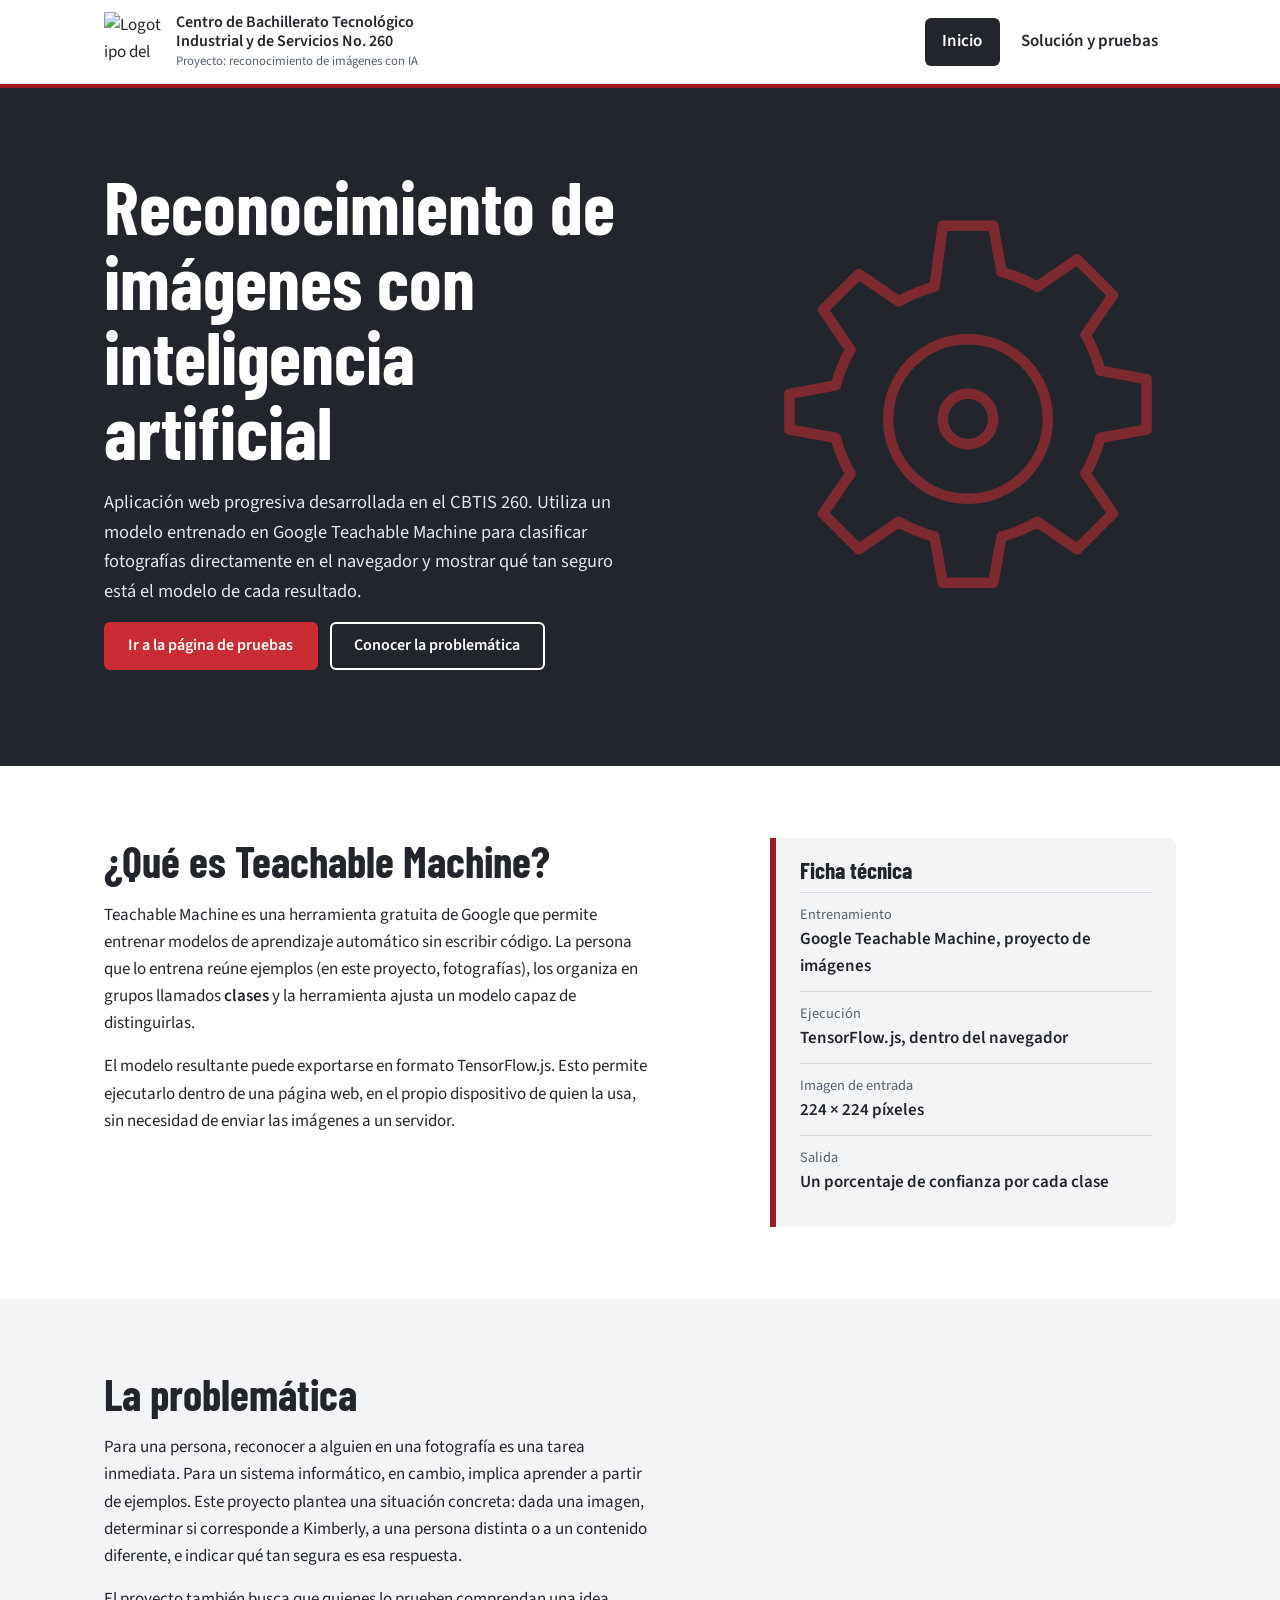
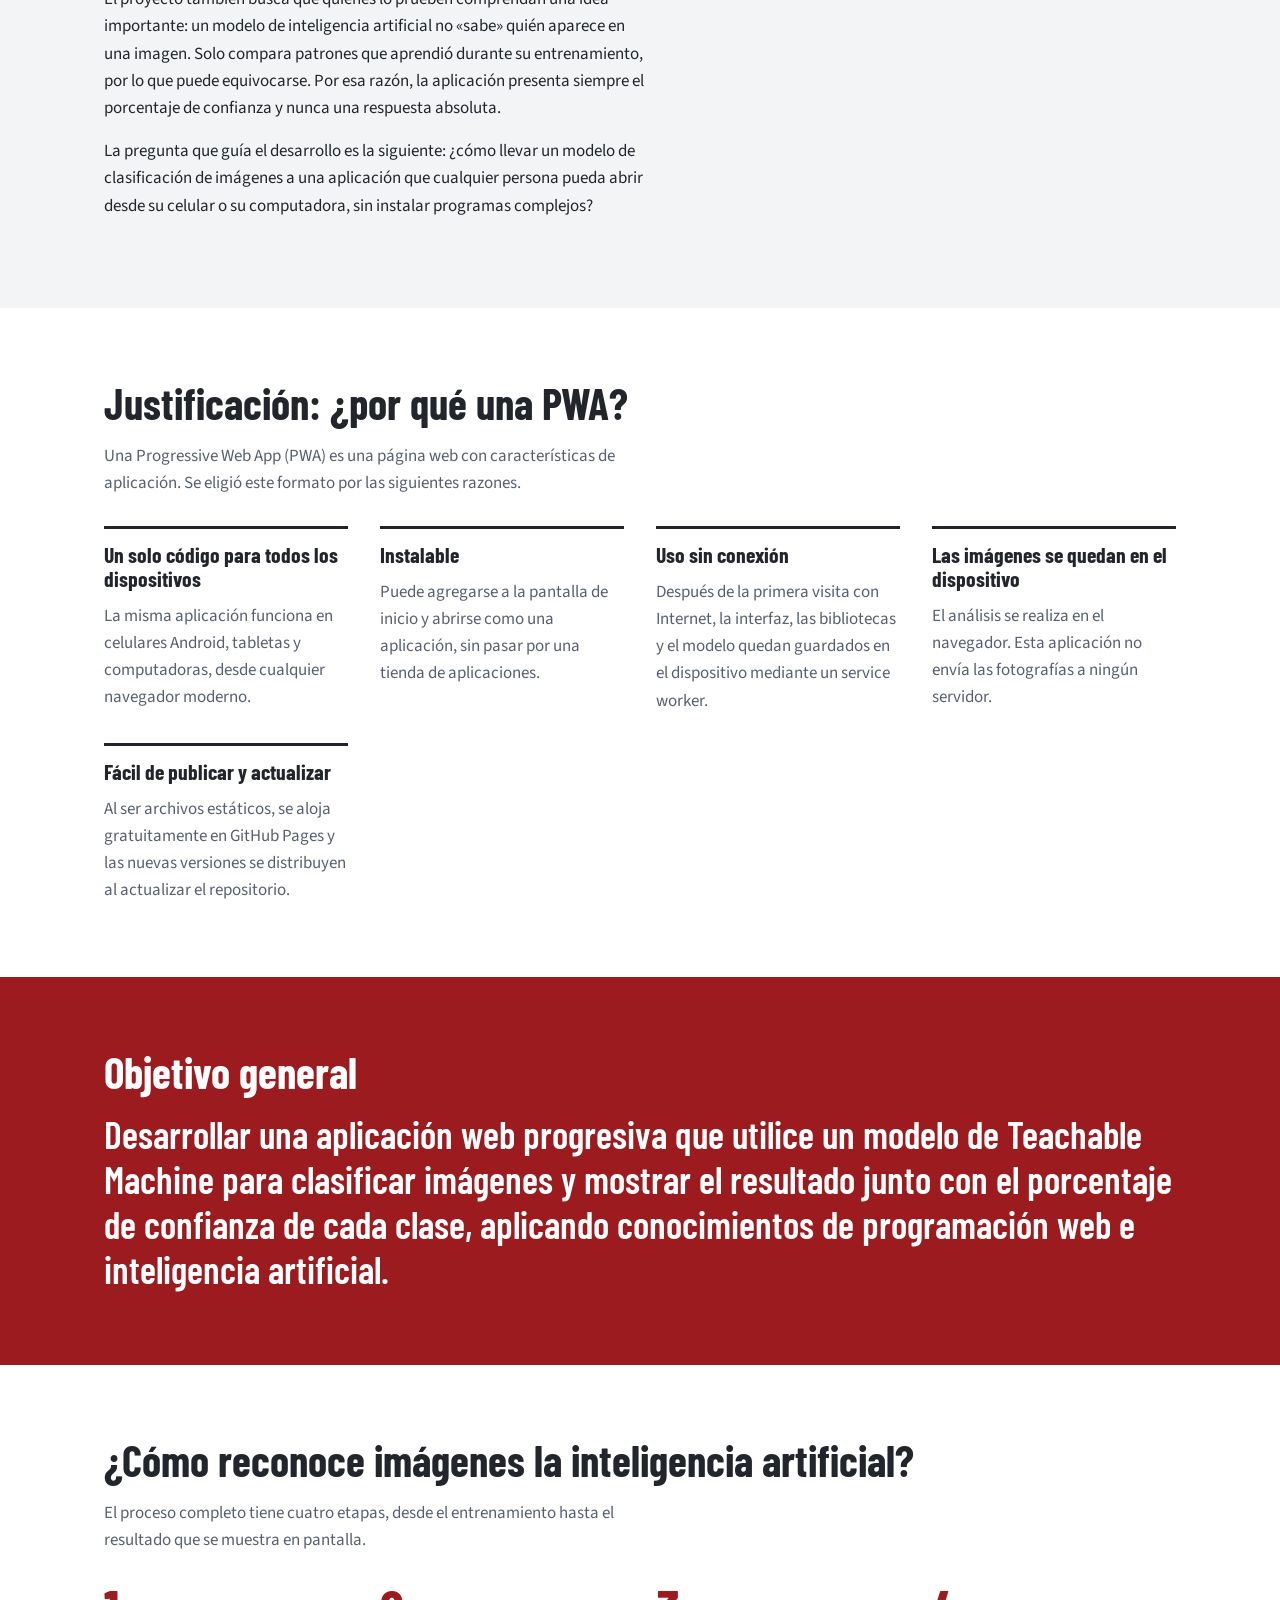
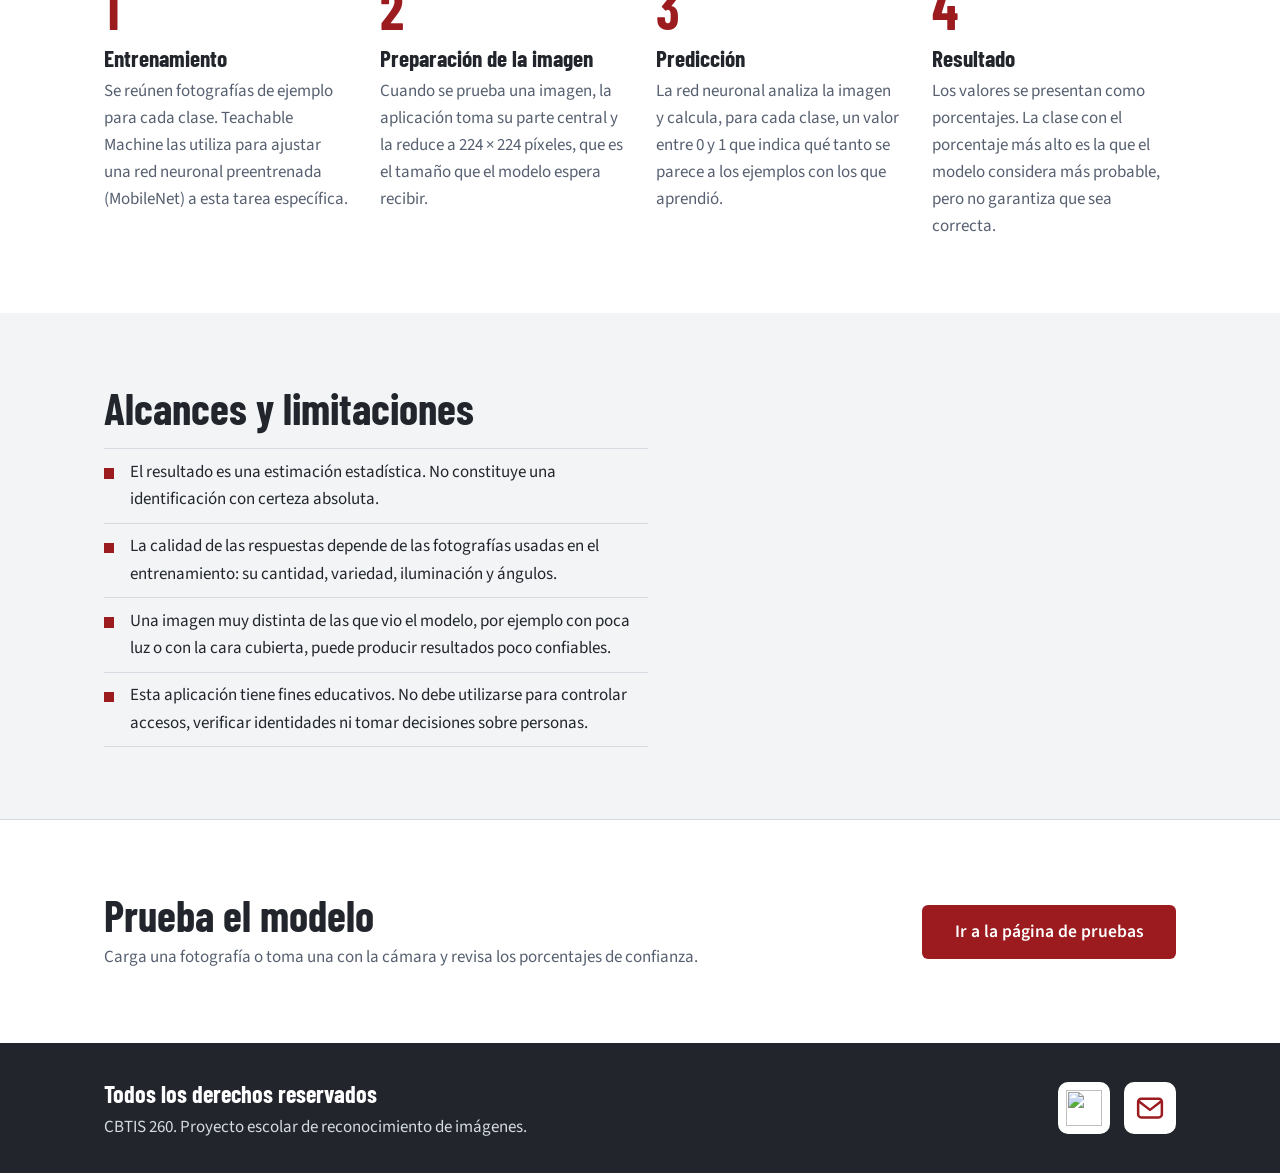
==== index.html @ 116a7d1b "actu" ====
<!DOCTYPE html>
<html lang="es">
<head>
  <meta charset="UTF-8">
  <meta name="viewport" content="width=device-width, initial-scale=1">
  <title>Inicio | Reconocimiento de imágenes · CBTIS 260</title>
  <meta name="description" content="Proyecto escolar del CBTIS 260: aplicación web progresiva (PWA) que clasifica imágenes con un modelo entrenado en Google Teachable Machine.">

  <!-- Configuración de la PWA (rutas relativas para funcionar en GitHub Pages) -->
  <link rel="manifest" href="manifest.json">
  <meta name="theme-color" content="#9b1b1f">
  <link rel="icon" type="image/png" sizes="32x32" href="imagenes/iconos-pwa/favicon-32.png">
  <link rel="apple-touch-icon" href="imagenes/iconos-pwa/apple-touch-icon.png">

  <!-- Fuentes autoalojadas (se precargan para evitar parpadeos de texto) -->
  <link rel="preload" href="fuentes/barlow-condensed-latin-700-normal.woff2" as="font" type="font/woff2" crossorigin>
  <link rel="preload" href="fuentes/source-sans-3-latin-400-normal.woff2" as="font" type="font/woff2" crossorigin>

  <link rel="stylesheet" href="css/estilos.css">
</head>
<body>
  <a class="salto-contenido" href="#contenido">Saltar al contenido</a>

  <!-- ============ ENCABEZADO Y NAVEGACIÓN ============ -->
  <header class="encabezado">
    <div class="contenedor encabezado__interior">
      <a class="marca" href="index.html" aria-label="CBTIS 260, ir al inicio">
        <img class="marca__logo" src="imagenes/logo-cbtis260.png" width="148" height="148" alt="Logotipo del CBTIS 260">
        <span class="marca__texto">
          <span class="marca__nombre">Centro de Bachillerato Tecnológico Industrial y de Servicios No. 260</span>
          <span class="marca__proyecto">Proyecto: reconocimiento de imágenes con IA</span>
        </span>
      </a>

      <nav class="navegacion" aria-label="Navegación principal">
        <ul>
          <li><a href="index.html" aria-current="page">Inicio</a></li>
          <li><a href="pruebas.html">Solución y pruebas</a></li>
        </ul>
      </nav>
    </div>
  </header>

  <!-- Aviso de nueva versión (lo muestra js/app.js cuando el service worker se actualiza) -->
  <div class="aviso-actualizacion" id="aviso-actualizacion" role="status" hidden>
    <p>Hay una nueva versión de la aplicación disponible.</p>
    <button type="button" class="boton boton--claro" id="boton-actualizar">Actualizar ahora</button>
  </div>

  <main id="contenido">

    <!-- ============ PRESENTACIÓN ============ -->
    <section class="portada" aria-labelledby="titulo-portada">
      <div class="contenedor portada__interior">
        <div class="portada__texto">
          <h1 id="titulo-portada">Reconocimiento de imágenes con inteligencia artificial</h1>
          <p class="portada__resumen">
            Aplicación web progresiva desarrollada en el CBTIS 260. Utiliza un modelo entrenado en
            Google Teachable Machine para clasificar fotografías directamente en el navegador y
            mostrar qué tan seguro está el modelo de cada resultado.
          </p>
          <div class="acciones">
            <a class="boton boton--primario" href="pruebas.html">Ir a la página de pruebas</a>
            <a class="boton boton--contorno-claro" href="#problematica">Conocer la problemática</a>
          </div>
        </div>

        <!-- Engranaje decorativo (SVG propio; no es el logotipo oficial) -->
        <svg class="portada__engranaje" viewBox="0 0 200 200" aria-hidden="true" focusable="false">
          <path fill="none" stroke="currentColor" stroke-width="5" stroke-linejoin="round"
            d="M88 8h24l4 22a72 72 0 0 1 17 7l19-13 17 17-13 19a72 72 0 0 1 7 17l22 4v24l-22 4a72 72 0 0 1-7 17l13 19-17 17-19-13a72 72 0 0 1-17 7l-4 22H88l-4-22a72 72 0 0 1-17-7l-19 13-17-17 13-19a72 72 0 0 1-7-17l-22-4V88l22-4a72 72 0 0 1 7-17L31 48l17-17 19 13a72 72 0 0 1 17-7z"/>
          <circle cx="100" cy="100" r="38" fill="none" stroke="currentColor" stroke-width="5"/>
          <circle cx="100" cy="100" r="12" fill="none" stroke="currentColor" stroke-width="5"/>
        </svg>
      </div>
    </section>

    <!-- ============ QUÉ ES TEACHABLE MACHINE ============ -->
    <section class="seccion" aria-labelledby="titulo-tm">
      <div class="contenedor dos-columnas">
        <div class="texto-largo">
          <h2 id="titulo-tm">¿Qué es Teachable Machine?</h2>
          <p>
            Teachable Machine es una herramienta gratuita de Google que permite entrenar modelos de
            aprendizaje automático sin escribir código. La persona que lo entrena reúne ejemplos
            (en este proyecto, fotografías), los organiza en grupos llamados <strong>clases</strong>
            y la herramienta ajusta un modelo capaz de distinguirlas.
          </p>
          <p>
            El modelo resultante puede exportarse en formato TensorFlow.js. Esto permite ejecutarlo
            dentro de una página web, en el propio dispositivo de quien la usa, sin necesidad de
            enviar las imágenes a un servidor.
          </p>
        </div>

        <aside class="ficha" aria-label="Ficha técnica del proyecto">
          <h3>Ficha técnica</h3>
          <dl>
            <div><dt>Entrenamiento</dt><dd>Google Teachable Machine, proyecto de imágenes</dd></div>
            <div><dt>Ejecución</dt><dd>TensorFlow.js, dentro del navegador</dd></div>
            <div><dt>Imagen de entrada</dt><dd>224 × 224 píxeles</dd></div>
            <div><dt>Salida</dt><dd>Un porcentaje de confianza por cada clase</dd></div>
          </dl>
        </aside>
      </div>
    </section>

    <!-- ============ PROBLEMÁTICA ============ -->
    <section class="seccion seccion--tenue" id="problematica" aria-labelledby="titulo-problematica">
      <div class="contenedor texto-largo">
        <h2 id="titulo-problematica">La problemática</h2>
        <p>
          Para una persona, reconocer a alguien en una fotografía es una tarea inmediata. Para un
          sistema informático, en cambio, implica aprender a partir de ejemplos. Este proyecto plantea
          una situación concreta: dada una imagen, determinar si corresponde a Kimberly, a una
          persona distinta o a un contenido diferente, e indicar qué tan segura es esa respuesta.
        </p>
        <p>
          El proyecto también busca que quienes lo prueben comprendan una idea importante: un modelo
          de inteligencia artificial no «sabe» quién aparece en una imagen. Solo compara patrones que
          aprendió durante su entrenamiento, por lo que puede equivocarse. Por esa razón, la aplicación
          presenta siempre el porcentaje de confianza y nunca una respuesta absoluta.
        </p>
        <p>
          La pregunta que guía el desarrollo es la siguiente: ¿cómo llevar un modelo de clasificación de
          imágenes a una aplicación que cualquier persona pueda abrir desde su celular o su computadora,
          sin instalar programas complejos?
        </p>
      </div>
    </section>

    <!-- ============ JUSTIFICACIÓN DE LA PWA ============ -->
    <section class="seccion" aria-labelledby="titulo-justificacion">
      <div class="contenedor">
        <h2 id="titulo-justificacion">Justificación: ¿por qué una PWA?</h2>
        <p class="introduccion">
          Una Progressive Web App (PWA) es una página web con características de aplicación. Se eligió
          este formato por las siguientes razones.
        </p>

        <div class="rejilla-razones">
          <article class="razon">
            <h3>Un solo código para todos los dispositivos</h3>
            <p>La misma aplicación funciona en celulares Android, tabletas y computadoras, desde cualquier navegador moderno.</p>
          </article>
          <article class="razon">
            <h3>Instalable</h3>
            <p>Puede agregarse a la pantalla de inicio y abrirse como una aplicación, sin pasar por una tienda de aplicaciones.</p>
          </article>
          <article class="razon">
            <h3>Uso sin conexión</h3>
            <p>Después de la primera visita con Internet, la interfaz, las bibliotecas y el modelo quedan guardados en el dispositivo mediante un service worker.</p>
          </article>
          <article class="razon">
            <h3>Las imágenes se quedan en el dispositivo</h3>
            <p>El análisis se realiza en el navegador. Esta aplicación no envía las fotografías a ningún servidor.</p>
          </article>
          <article class="razon">
            <h3>Fácil de publicar y actualizar</h3>
            <p>Al ser archivos estáticos, se aloja gratuitamente en GitHub Pages y las nuevas versiones se distribuyen al actualizar el repositorio.</p>
          </article>
        </div>
      </div>
    </section>

    <!-- ============ OBJETIVO GENERAL ============ -->
    <section class="seccion seccion--oscura" aria-labelledby="titulo-objetivo">
      <div class="contenedor texto-largo">
        <h2 id="titulo-objetivo">Objetivo general</h2>
        <p class="objetivo">
          Desarrollar una aplicación web progresiva que utilice un modelo de Teachable Machine para
          clasificar imágenes y mostrar el resultado junto con el porcentaje de confianza de cada clase,
          aplicando conocimientos de programación web e inteligencia artificial.
        </p>
      </div>
    </section>

    <!-- ============ CÓMO FUNCIONA ============ -->
    <section class="seccion" aria-labelledby="titulo-funcionamiento">
      <div class="contenedor">
        <h2 id="titulo-funcionamiento">¿Cómo reconoce imágenes la inteligencia artificial?</h2>
        <p class="introduccion">El proceso completo tiene cuatro etapas, desde el entrenamiento hasta el resultado que se muestra en pantalla.</p>

        <ol class="pasos">
          <li>
            <h3>Entrenamiento</h3>
            <p>Se reúnen fotografías de ejemplo para cada clase. Teachable Machine las utiliza para ajustar una red neuronal preentrenada (MobileNet) a esta tarea específica.</p>
          </li>
          <li>
            <h3>Preparación de la imagen</h3>
            <p>Cuando se prueba una imagen, la aplicación toma su parte central y la reduce a 224 × 224 píxeles, que es el tamaño que el modelo espera recibir.</p>
          </li>
          <li>
            <h3>Predicción</h3>
            <p>La red neuronal analiza la imagen y calcula, para cada clase, un valor entre 0 y 1 que indica qué tanto se parece a los ejemplos con los que aprendió.</p>
          </li>
          <li>
            <h3>Resultado</h3>
            <p>Los valores se presentan como porcentajes. La clase con el porcentaje más alto es la que el modelo considera más probable, pero no garantiza que sea correcta.</p>
          </li>
        </ol>
      </div>
    </section>

    <!-- ============ ALCANCES Y LIMITACIONES ============ -->
    <section class="seccion seccion--tenue" aria-labelledby="titulo-limites">
      <div class="contenedor texto-largo">
        <h2 id="titulo-limites">Alcances y limitaciones</h2>
        <ul class="lista-limites">
          <li>El resultado es una estimación estadística. No constituye una identificación con certeza absoluta.</li>
          <li>La calidad de las respuestas depende de las fotografías usadas en el entrenamiento: su cantidad, variedad, iluminación y ángulos.</li>
          <li>Una imagen muy distinta de las que vio el modelo, por ejemplo con poca luz o con la cara cubierta, puede producir resultados poco confiables.</li>
          <li>Esta aplicación tiene fines educativos. No debe utilizarse para controlar accesos, verificar identidades ni tomar decisiones sobre personas.</li>
        </ul>
      </div>
    </section>

    <!-- ============ LLAMADA A LA ACCIÓN ============ -->
    <section class="seccion llamada" aria-labelledby="titulo-llamada">
      <div class="contenedor llamada__interior">
        <div>
          <h2 id="titulo-llamada">Prueba el modelo</h2>
          <p>Carga una fotografía o toma una con la cámara y revisa los porcentajes de confianza.</p>
        </div>
        <a class="boton boton--primario boton--grande" href="pruebas.html">Ir a la página de pruebas</a>
      </div>
    </section>
  </main>

  <!-- ============ PIE DE PÁGINA ============ -->
  <footer class="pie">
    <div class="contenedor pie__interior">
      <div class="pie__texto">
        <p class="pie__derechos">Todos los derechos reservados</p>
        <p>CBTIS 260. Proyecto escolar de reconocimiento de imágenes.</p>
      </div>

      <ul class="pie__enlaces" aria-label="Contacto y redes sociales">
        <li>
          <a class="icono-enlace" href="https://www.instagram.com/kim_gvglz/" target="_blank" rel="noopener noreferrer"
             aria-label="Instagram de kim_gvglz (se abre en una pestaña nueva)" title="Instagram">
            <img src="imagenes/icono-instagram.png" width="130" height="130" alt="">
          </a>
        </li>
        <li>
          <a class="icono-enlace" href="mailto:velezgonzalezkinberly@gmail.com"
             aria-label="Enviar un correo a velezgonzalezkinberly@gmail.com" title="Correo electrónico">
            <svg viewBox="0 0 24 24" aria-hidden="true" focusable="false">
              <rect x="2.5" y="4.5" width="19" height="15" rx="2.5" fill="none" stroke="currentColor" stroke-width="2"/>
              <path d="M3.5 7l8.5 6.5L20.5 7" fill="none" stroke="currentColor" stroke-width="2" stroke-linecap="round" stroke-linejoin="round"/>
            </svg>
          </a>
        </li>
      </ul>
    </div>
  </footer>

  <script src="js/app.js" defer></script>
</body>
</html>
---- css/estilos.css ----
/* =========================================================================
   estilos.css — PWA de reconocimiento de imágenes · CBTIS 260

   Contenido:
     1. Fuentes autoalojadas y variables de diseño
     2. Base y utilidades
     3. Botones
     4. Encabezado, navegación y aviso de actualización
     5. Portada
     6. Secciones de contenido (inicio)
     7. Página de pruebas: estado del modelo, mensajes, panel, resultados
     8. Pie de página
     9. Preferencias de movimiento reducido

   Diseño: móvil primero. Los saltos a pantallas grandes están en
   @media (min-width: …). Paleta tomada del rojo del logotipo del plantel.
   ========================================================================= */


/* ==========================================================================
   1. FUENTES Y VARIABLES
   Las fuentes están en /fuentes (licencia SIL OFL) para que funcionen sin
   conexión. Barlow Condensed se usa en títulos; Source Sans 3 en el texto.
   ========================================================================== */
@font-face {
  font-family: "Barlow Condensed";
  font-style: normal;
  font-weight: 600;
  font-display: swap;
  src: url("../fuentes/barlow-condensed-latin-600-normal.woff2") format("woff2");
}
@font-face {
  font-family: "Barlow Condensed";
  font-style: normal;
  font-weight: 700;
  font-display: swap;
  src: url("../fuentes/barlow-condensed-latin-700-normal.woff2") format("woff2");
}
@font-face {
  font-family: "Source Sans 3";
  font-style: normal;
  font-weight: 400;
  font-display: swap;
  src: url("../fuentes/source-sans-3-latin-400-normal.woff2") format("woff2");
}
@font-face {
  font-family: "Source Sans 3";
  font-style: normal;
  font-weight: 600;
  font-display: swap;
  src: url("../fuentes/source-sans-3-latin-600-normal.woff2") format("woff2");
}

:root {
  /* Color */
  --rojo: #9b1b1f;            /* rojo del logotipo: acciones principales */
  --rojo-intenso: #7d1418;    /* estado :hover */
  --rojo-sobre-oscuro: #c92d33;
  --grafito: #22262c;         /* texto principal y bandas oscuras */
  --grafito-claro: #323841;
  --acero: #566070;           /* texto secundario */
  --linea: #d5dae0;
  --papel: #f2f4f6;           /* fondo de secciones alternas */
  --blanco: #ffffff;
  --foco: #0b57d0;

  /* Mensajes */
  --error-fondo: #fdecea;  --error-borde: #b3261e;  --error-texto: #5f1410;
  --aviso-fondo: #fff3d6;  --aviso-borde: #c78a00;  --aviso-texto: #5b3b00;
  --info-fondo:  #e8eef7;  --info-borde:  #2a5fa8;  --info-texto:  #17335c;
  --ok-fondo:    #e4f3ea;  --ok-borde:    #1b7a3d;  --ok-texto:    #124d27;

  /* Tipografía */
  --fuente-titulos: "Barlow Condensed", "Arial Narrow", "Roboto Condensed", sans-serif;
  --fuente-texto: "Source Sans 3", system-ui, -apple-system, "Segoe UI", Roboto, Arial, sans-serif;
  --fuente-codigo: ui-monospace, "SFMono-Regular", Consolas, "Liberation Mono", monospace;

  /* Espaciado y forma */
  --ancho-max: 1120px;
  --radio: 8px;
}


/* ==========================================================================
   2. BASE Y UTILIDADES
   ========================================================================== */
*,
*::before,
*::after {
  box-sizing: border-box;
}

html {
  -webkit-text-size-adjust: 100%;
  text-size-adjust: 100%;
  scroll-behavior: smooth;
}

body {
  margin: 0;
  font-family: var(--fuente-texto);
  font-size: 1.0625rem;           /* 17 px */
  line-height: 1.6;
  color: var(--grafito);
  background: var(--blanco);
  overflow-wrap: break-word;      /* evita desbordamiento horizontal por textos largos */
}

img,
video,
canvas,
svg {
  max-width: 100%;
}

img {
  height: auto;
}

/* El atributo hidden debe ganar siempre a cualquier regla display */
[hidden] {
  display: none !important;
}

h1, h2, h3 {
  font-family: var(--fuente-titulos);
  font-weight: 700;
  line-height: 1.1;
  margin: 0 0 0.75rem;
}

h2 {
  font-size: clamp(1.9rem, 4.2vw, 2.7rem);
  margin-bottom: 1rem;
}

h3 {
  font-size: 1.45rem;
}

p {
  margin: 0 0 1rem;
}

a {
  color: var(--rojo);
}

code {
  font-family: var(--fuente-codigo);
  font-size: 0.9em;
  background: #e6eaee;
  padding: 0.1em 0.35em;
  border-radius: 4px;
  overflow-wrap: anywhere;
}

:focus-visible {
  outline: 3px solid var(--foco);
  outline-offset: 3px;
}

.contenedor {
  width: 100%;
  max-width: var(--ancho-max);
  margin-inline: auto;
  padding-inline: clamp(1rem, 4vw, 1.5rem);
}

.texto-largo {
  max-width: 68ch;
}

/* Cuando .texto-largo comparte elemento con .contenedor, el contenedor conserva
   su ancho completo (para alinear con el resto de títulos) y el límite de
   líneas largas se aplica a cada hijo. */
.contenedor.texto-largo {
  max-width: var(--ancho-max);
}
.contenedor.texto-largo > * {
  max-width: 68ch;
}
.contenedor.texto-largo > .objetivo {
  max-width: 30em;
}

.introduccion {
  max-width: 68ch;
  color: var(--acero);
  margin-bottom: 1.75rem;
}

.salto-contenido {
  position: absolute;
  left: -9999px;
  top: 0.5rem;
  z-index: 100;
  padding: 0.6rem 1rem;
  background: var(--blanco);
  color: var(--grafito);
  font-weight: 600;
  border-radius: var(--radio);
}
.salto-contenido:focus {
  left: 0.5rem;
}

.seccion {
  padding-block: clamp(2.5rem, 6vw, 4.5rem);
}
.seccion--tenue {
  background: var(--papel);
}
.seccion--oscura {
  background: var(--rojo);
  color: var(--blanco);
}
.seccion--oscura :focus-visible {
  outline-color: var(--blanco);
}

.dos-columnas {
  display: grid;
  gap: 2rem;
}


/* ==========================================================================
   3. BOTONES
   Altura mínima de 48 px para que sean cómodos de tocar en el celular.
   ========================================================================== */
.boton {
  display: inline-flex;
  align-items: center;
  justify-content: center;
  min-height: 48px;
  padding: 0.65rem 1.4rem;
  border: 2px solid transparent;
  border-radius: 6px;
  font-family: var(--fuente-texto);
  font-size: 1rem;
  font-weight: 600;
  line-height: 1.2;
  text-align: center;
  text-decoration: none;
  cursor: pointer;
  transition: background-color 0.15s, color 0.15s, border-color 0.15s;
}

.boton--grande {
  min-height: 54px;
  padding-inline: 1.9rem;
  font-size: 1.1rem;
}

.boton--primario {
  background: var(--rojo);
  color: var(--blanco);
}
.boton--primario:hover {
  background: var(--rojo-intenso);
}

.boton--contorno {
  background: transparent;
  color: var(--grafito);
  border-color: var(--grafito);
}
.boton--contorno:hover {
  background: var(--grafito);
  color: var(--blanco);
}

.boton--contorno-claro {
  background: transparent;
  color: var(--blanco);
  border-color: var(--blanco);
}
.boton--contorno-claro:hover {
  background: var(--blanco);
  color: var(--grafito);
}

.boton--texto {
  background: transparent;
  color: var(--grafito);
  text-decoration: underline;
  text-underline-offset: 3px;
}
.boton--texto:hover {
  color: var(--rojo);
}

.boton--claro {
  background: var(--blanco);
  color: var(--grafito);
}
.boton--claro:hover {
  background: var(--papel);
}

.boton:disabled,
.boton[aria-disabled="true"] {
  opacity: 0.55;
  cursor: not-allowed;
}

.acciones {
  display: flex;
  flex-wrap: wrap;
  gap: 0.75rem;
  margin-block: 1rem;
}

/* Dentro de las tarjetas, los botones comparten el ancho disponible por igual */
.acciones--apiladas-movil > .boton:not(.boton--texto) {
  flex: 1 1 220px;
}

/* En pantallas pequeñas los botones ocupan todo el ancho */
@media (max-width: 599px) {
  .acciones--apiladas-movil .boton,
  .portada .acciones .boton {
    flex: 1 1 100%;
  }
}


/* ==========================================================================
   4. ENCABEZADO, NAVEGACIÓN Y AVISO DE ACTUALIZACIÓN
   ========================================================================== */
.encabezado {
  background: var(--blanco);
  border-bottom: 4px solid var(--rojo);
}

.encabezado__interior {
  display: flex;
  flex-wrap: wrap;
  align-items: center;
  justify-content: space-between;
  gap: 0.5rem 1.5rem;
  padding-block: 0.75rem;
}

.marca {
  display: flex;
  align-items: center;
  gap: 0.75rem;
  color: var(--grafito);
  text-decoration: none;
  min-width: 0;
}

.marca__logo {
  flex: none;
  width: 52px;
  height: 52px;
}

.marca__texto {
  display: flex;
  flex-direction: column;
  min-width: 0;
}

.marca__nombre {
  font-weight: 600;
  font-size: 0.9rem;
  line-height: 1.2;
  max-width: 36ch;
}

.marca__proyecto {
  font-size: 0.8rem;
  color: var(--acero);
}

.navegacion {
  width: 100%;
}

.navegacion ul {
  display: grid;
  grid-template-columns: 1fr 1fr;
  gap: 0.5rem;
  list-style: none;
  margin: 0;
  padding: 0;
}

.navegacion a {
  display: flex;
  align-items: center;
  justify-content: center;
  min-height: 48px;
  padding: 0.5rem 1rem;
  border-radius: 6px;
  color: var(--grafito);
  font-weight: 600;
  text-decoration: none;
  background: var(--papel);
}
.navegacion a:hover {
  background: var(--linea);
}
.navegacion a[aria-current="page"] {
  background: var(--grafito);
  color: var(--blanco);
}

@media (min-width: 720px) {
  .marca__logo {
    width: 60px;
    height: 60px;
  }
  .marca__nombre {
    font-size: 1rem;
  }
  .navegacion {
    width: auto;
  }
  .navegacion ul {
    display: flex;
    gap: 0.25rem;
  }
  .navegacion a {
    background: transparent;
    padding-inline: 1.1rem;
  }
  .navegacion a:hover {
    background: var(--papel);
  }
  .navegacion a[aria-current="page"]:hover {
    background: var(--grafito);
  }
}

.aviso-actualizacion {
  display: flex;
  flex-wrap: wrap;
  align-items: center;
  justify-content: center;
  gap: 0.5rem 1rem;
  padding: 0.6rem 1rem;
  background: var(--grafito);
  color: var(--blanco);
}
.aviso-actualizacion p {
  margin: 0;
}


/* ==========================================================================
   5. PORTADA
   ========================================================================== */
.portada {
  position: relative;
  overflow: hidden;             /* el engranaje decorativo no debe crear scroll horizontal */
  background: var(--grafito);
  color: var(--blanco);
  padding-block: clamp(2.5rem, 8vw, 5rem);
}

.portada--compacta {
  padding-block: clamp(2rem, 5vw, 3.25rem);
}

.portada :focus-visible {
  outline-color: #ffd166;
}

.portada__interior,
.portada .contenedor {
  position: relative;
  z-index: 1;
}

.portada h1 {
  font-size: clamp(2.5rem, 8vw, 4.6rem);
  line-height: 1.02;
  max-width: 16ch;
  margin-bottom: 1.25rem;
}

.portada--compacta h1 {
  font-size: clamp(2.2rem, 6vw, 3.4rem);
  max-width: none;
}

.portada__resumen {
  max-width: 58ch;
  font-size: 1.15rem;
  color: #e3e7ec;
}

.portada .boton--primario {
  background: var(--rojo-sobre-oscuro);
}
.portada .boton--primario:hover {
  background: var(--rojo);
}

.portada__engranaje {
  position: absolute;
  z-index: 0;
  right: -90px;
  top: 50%;
  width: min(440px, 80vw);
  transform: translateY(-50%);
  color: rgba(201, 45, 51, 0.38);
  pointer-events: none;
}

@media (min-width: 900px) {
  .portada__engranaje {
    right: 2%;
    width: 420px;
    color: rgba(201, 45, 51, 0.55);
  }
}


/* ==========================================================================
   6. SECCIONES DE CONTENIDO (PÁGINA DE INICIO)
   ========================================================================== */
@media (min-width: 900px) {
  .dos-columnas {
    grid-template-columns: minmax(0, 1.5fr) minmax(0, 1fr);
    gap: 3.5rem;
    align-items: start;
  }
}

/* Ficha técnica */
.ficha {
  background: var(--papel);
  border-left: 6px solid var(--rojo);
  border-radius: 0 var(--radio) var(--radio) 0;
  padding: 1.25rem 1.5rem;
}
.ficha h3 {
  margin-bottom: 0.5rem;
}
.ficha dl {
  margin: 0;
}
.ficha dl > div {
  padding: 0.65rem 0;
  border-top: 1px solid var(--linea);
}
.ficha dt {
  font-size: 0.9rem;
  color: var(--acero);
}
.ficha dd {
  margin: 0;
  font-weight: 600;
}

/* Razones de la PWA: diseño abierto, sin tarjetas */
.rejilla-razones {
  display: grid;
  grid-template-columns: repeat(auto-fit, minmax(240px, 1fr));
  gap: 1.75rem 2rem;
}
.razon {
  border-top: 3px solid var(--grafito);
  padding-top: 0.9rem;
}
.razon h3 {
  font-size: 1.35rem;
}
.razon p {
  margin: 0;
  color: var(--acero);
}

/* Objetivo general (sobre fondo rojo) */
.objetivo {
  font-family: var(--fuente-titulos);
  font-weight: 600;
  font-size: clamp(1.55rem, 3.6vw, 2.35rem);
  line-height: 1.2;
  max-width: 30em;
  margin: 0;
}

/* Etapas: es una secuencia real, por eso se numera */
.pasos {
  list-style: none;
  counter-reset: paso;
  display: grid;
  gap: 1.75rem;
  margin: 0;
  padding: 0;
}
.pasos li {
  counter-increment: paso;
  padding-left: 4rem;
  position: relative;
}
.pasos li::before {
  content: counter(paso);
  position: absolute;
  left: 0;
  top: -0.35rem;
  font-family: var(--fuente-titulos);
  font-weight: 700;
  font-size: 3.4rem;
  line-height: 1;
  color: var(--rojo);
}
.pasos h3 {
  margin-bottom: 0.35rem;
}
.pasos p {
  margin: 0;
  color: var(--acero);
}

@media (min-width: 700px) {
  .pasos {
    grid-template-columns: repeat(2, minmax(0, 1fr));
    gap: 2rem 2.5rem;
  }
}
@media (min-width: 1000px) {
  .pasos {
    grid-template-columns: repeat(4, minmax(0, 1fr));
    gap: 2rem;
  }
  .pasos li {
    padding-left: 0;
    padding-top: 4rem;
  }
  .pasos li::before {
    top: 0;
  }
}

/* Limitaciones */
.lista-limites {
  list-style: none;
  margin: 0;
  padding: 0;
}
.lista-limites li {
  position: relative;
  padding: 0.6rem 0 0.6rem 1.6rem;
  border-top: 1px solid var(--linea);
}
.lista-limites li:last-child {
  border-bottom: 1px solid var(--linea);
}
.lista-limites li::before {
  content: "";
  position: absolute;
  left: 0;
  top: 1.2rem;
  width: 0.65rem;
  height: 0.65rem;
  background: var(--rojo);
}

/* Llamada final */
.llamada {
  border-top: 1px solid var(--linea);
}
.llamada__interior {
  display: flex;
  flex-wrap: wrap;
  align-items: center;
  justify-content: space-between;
  gap: 1.25rem 2rem;
}
.llamada h2 {
  margin-bottom: 0.25rem;
}
.llamada p {
  margin: 0;
  color: var(--acero);
}
@media (max-width: 599px) {
  .llamada .boton {
    width: 100%;
  }
}


/* ==========================================================================
   7. PÁGINA DE PRUEBAS
   ========================================================================== */

/* Lista de pasos simple (explicación del uso del modelo) */
.pasos-simples {
  margin: 1rem 0 0;
  padding-left: 1.4rem;
}
.pasos-simples li {
  margin-bottom: 0.55rem;
  padding-left: 0.3rem;
}
.pasos-simples li::marker {
  color: var(--rojo);
  font-weight: 700;
}

/* ---------- Estado del modelo ----------
   data-estado = cargando | listo | error (lo cambia js/app.js) */
.estado-modelo {
  background: var(--blanco);
  border: 2px solid var(--linea);
  border-radius: var(--radio);
  padding: 1.25rem 1.5rem;
}
.estado-modelo h3 {
  margin-bottom: 0.6rem;
}
.estado-modelo__texto {
  position: relative;
  padding-left: 1.5rem;
  font-weight: 600;
  margin-bottom: 0.5rem;
}
.estado-modelo__texto::before {
  content: "";
  position: absolute;
  left: 0;
  top: 0.45rem;
  width: 0.8rem;
  height: 0.8rem;
  border-radius: 50%;
  background: var(--aviso-borde);
  animation: pulso 1.2s ease-in-out infinite;
}
.estado-modelo[data-estado="listo"] {
  border-color: var(--ok-borde);
}
.estado-modelo[data-estado="listo"] .estado-modelo__texto::before {
  background: var(--ok-borde);
  animation: none;
}
.estado-modelo[data-estado="error"] {
  border-color: var(--error-borde);
}
.estado-modelo[data-estado="error"] .estado-modelo__texto::before {
  background: var(--error-borde);
  animation: none;
}
.estado-modelo__clases {
  margin-bottom: 0.5rem;
}
.estado-modelo__nota {
  font-size: 0.95rem;
  color: var(--acero);
  margin-bottom: 0.75rem;
}

@keyframes pulso {
  0%, 100% { opacity: 1; }
  50% { opacity: 0.3; }
}

/* ---------- Mensajes ---------- */
.mensajes {
  display: grid;
  gap: 0.6rem;
}
.mensajes:not(:empty) {
  margin-bottom: 1.25rem;
}
.mensaje {
  border-left: 6px solid;
  border-radius: 0 var(--radio) var(--radio) 0;
  padding: 0.75rem 1rem;
}
.mensaje strong {
  display: block;
}
.mensaje p {
  margin: 0.15rem 0 0;
}
.mensaje--error { background: var(--error-fondo); border-color: var(--error-borde); color: var(--error-texto); }
.mensaje--aviso { background: var(--aviso-fondo); border-color: var(--aviso-borde); color: var(--aviso-texto); }
.mensaje--info  { background: var(--info-fondo);  border-color: var(--info-borde);  color: var(--info-texto); }
.mensaje--ok    { background: var(--ok-fondo);    border-color: var(--ok-borde);    color: var(--ok-texto); }

/* ---------- Panel de dos columnas ---------- */
.panel {
  display: grid;
  gap: 1.5rem;
  align-items: start;
}
@media (min-width: 900px) {
  .panel {
    grid-template-columns: repeat(2, minmax(0, 1fr));
  }
}

.tarjeta {
  background: var(--blanco);
  border: 1px solid var(--linea);
  border-radius: 10px;
  padding: clamp(1rem, 3vw, 1.75rem);
}
.tarjeta > h3 {
  margin-bottom: 0.25rem;
}
.tarjeta--resultado {
  border-top: 5px solid var(--rojo);
}

/* ---------- Cámara ---------- */
.camara {
  margin-top: 1rem;
  padding: 0.75rem;
  background: var(--papel);
  border-radius: var(--radio);
}
.camara video {
  display: block;
  width: 100%;
  aspect-ratio: 4 / 3;
  object-fit: cover;
  background: #000;
  border-radius: 6px;
}
.camara video[data-espejo="true"] {
  transform: scaleX(-1);          /* solo efecto espejo visual; la captura no se invierte */
}

/* ---------- Vista previa ---------- */
.vista-previa {
  margin: 1rem 0;
  min-height: 220px;
  display: grid;
  place-items: center;
  align-content: center;
  background: var(--papel);
  border: 2px dashed var(--linea);
  border-radius: var(--radio);
  overflow: hidden;
}
.vista-previa--con-imagen {
  border-style: solid;
}
.vista-previa img {
  display: block;
  max-width: 100%;
  max-height: 420px;
  object-fit: contain;
}
.vista-previa__vacia {
  margin: 0;
  padding: 1rem;
  color: var(--acero);
  text-align: center;
}
.vista-previa figcaption {
  width: 100%;
  padding: 0.4rem 0.75rem;
  font-size: 0.9rem;
  color: var(--acero);
  background: var(--blanco);
  border-top: 1px solid var(--linea);
  overflow-wrap: anywhere;
}

/* ---------- Resultado ---------- */
.resultado__vacio {
  color: var(--acero);
  margin: 0.5rem 0 0;
}
.resultado__etiqueta {
  margin: 0.5rem 0 0;
  font-size: 0.95rem;
  color: var(--acero);
}
.resultado__principal {
  margin: 0;
  font-family: var(--fuente-titulos);
  font-weight: 700;
  font-size: clamp(2rem, 6vw, 2.9rem);
  line-height: 1.05;
}
.resultado__cifra {
  margin: 0 0 0.5rem;
  font-family: var(--fuente-titulos);
  font-weight: 700;
  font-size: clamp(3.4rem, 12vw, 5.6rem);
  line-height: 0.95;
  color: var(--rojo);
  font-variant-numeric: tabular-nums;
}

.barras {
  list-style: none;
  margin: 1.25rem 0;
  padding: 0;
  display: grid;
  gap: 1rem;
}
.barras__fila {
  display: flex;
  align-items: baseline;
  justify-content: space-between;
  gap: 1rem;
  margin-bottom: 0.3rem;
}
.barras__nombre {
  font-weight: 600;
}
.barras__valor {
  font-family: var(--fuente-titulos);
  font-weight: 700;
  font-size: 1.35rem;
  font-variant-numeric: tabular-nums;
  white-space: nowrap;
}
/* Pista con marcas en 25 %, 50 % y 75 %, como un indicador de medición */
.barras__pista {
  height: 16px;
  border-radius: 3px;
  background:
    repeating-linear-gradient(to right,
      transparent 0, transparent calc(25% - 1px),
      rgba(34, 38, 44, 0.28) calc(25% - 1px), rgba(34, 38, 44, 0.28) 25%),
    var(--papel);
  border: 1px solid var(--linea);
  overflow: hidden;
}
.barras__relleno {
  height: 100%;
  width: 0;
  background: var(--acero);
  transition: width 0.6s ease;
}
.barras__item--principal .barras__relleno {
  background: var(--rojo);
}
.barras__item--principal .barras__nombre {
  color: var(--rojo);
}

.resultado__nota {
  margin: 0;
  font-size: 0.95rem;
  color: var(--acero);
}

/* ---------- Guía de pruebas ---------- */
.casos {
  display: grid;
  grid-template-columns: repeat(auto-fit, minmax(250px, 1fr));
  gap: 1rem;
}
.caso {
  background: var(--papel);
  border-left: 5px solid var(--grafito);
  border-radius: 0 var(--radio) var(--radio) 0;
  padding: 1rem 1.25rem;
}
.caso:first-child {
  border-left-color: var(--rojo);
}
.caso h3 {
  font-size: 1.3rem;
}
.caso p {
  margin: 0;
}
.nota-guia {
  max-width: 70ch;
  margin: 1.5rem 0 0;
  font-size: 0.95rem;
  color: var(--acero);
}


/* ==========================================================================
   8. PIE DE PÁGINA
   ========================================================================== */
.pie {
  background: var(--grafito);
  color: #d5dbe2;
  padding-block: 2rem;
}
.pie :focus-visible {
  outline-color: #ffd166;
}
.pie__interior {
  display: flex;
  flex-wrap: wrap;
  align-items: center;
  justify-content: space-between;
  gap: 1.25rem 2rem;
}
.pie__texto p {
  margin: 0;
}
.pie__derechos {
  font-family: var(--fuente-titulos);
  font-weight: 700;
  font-size: 1.5rem;
  color: var(--blanco);
}
.pie__enlaces {
  display: flex;
  gap: 0.9rem;
  list-style: none;
  margin: 0;
  padding: 0;
}
.icono-enlace {
  display: grid;
  place-items: center;
  width: 52px;
  height: 52px;
  border-radius: 10px;
  background: var(--blanco);
  color: var(--rojo);
  transition: background-color 0.15s;
}
.icono-enlace:hover {
  background: #e3e7ec;
}
.icono-enlace img {
  width: 36px;
  height: 36px;
  object-fit: contain;
}
.icono-enlace svg {
  width: 30px;
  height: 30px;
}


/* ==========================================================================
   9. MOVIMIENTO REDUCIDO
   ========================================================================== */
@media (prefers-reduced-motion: reduce) {
  html {
    scroll-behavior: auto;
  }
  *,
  *::before,
  *::after {
    animation: none !important;
    transition: none !important;
  }
}
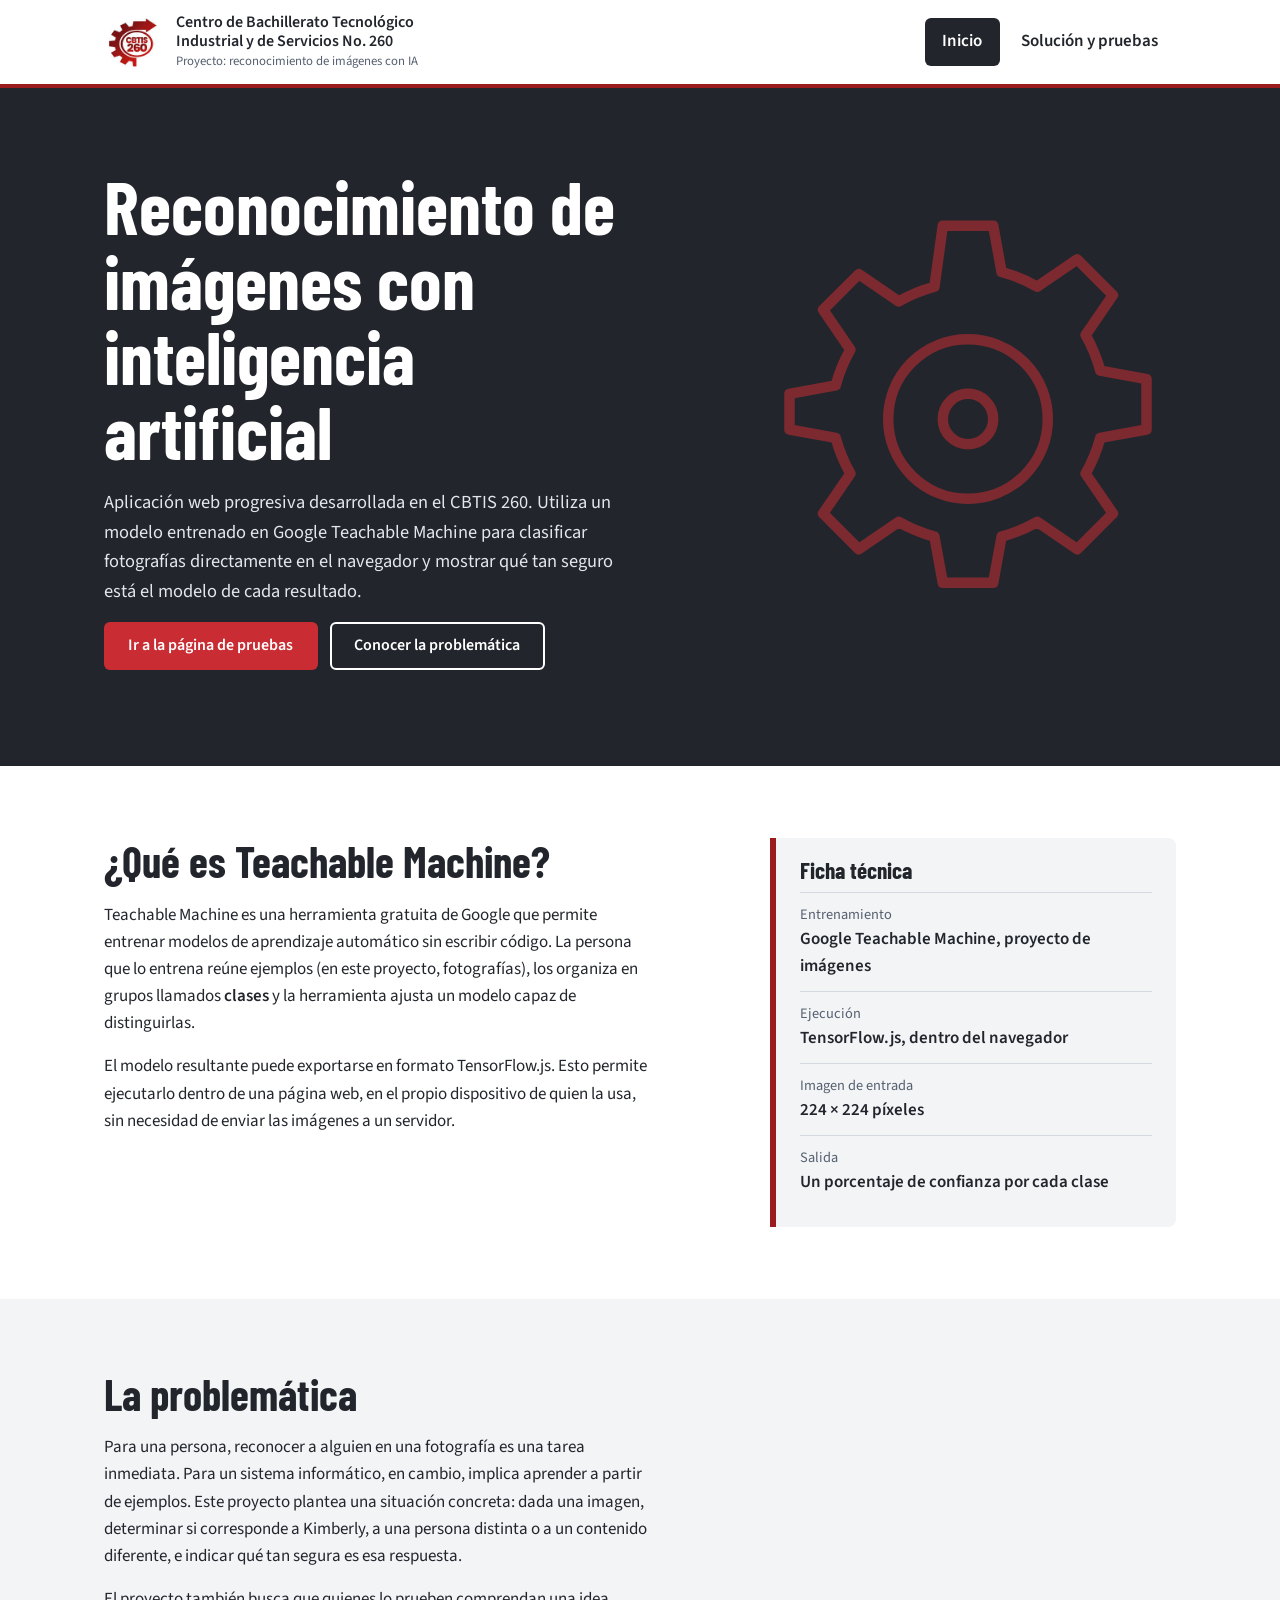
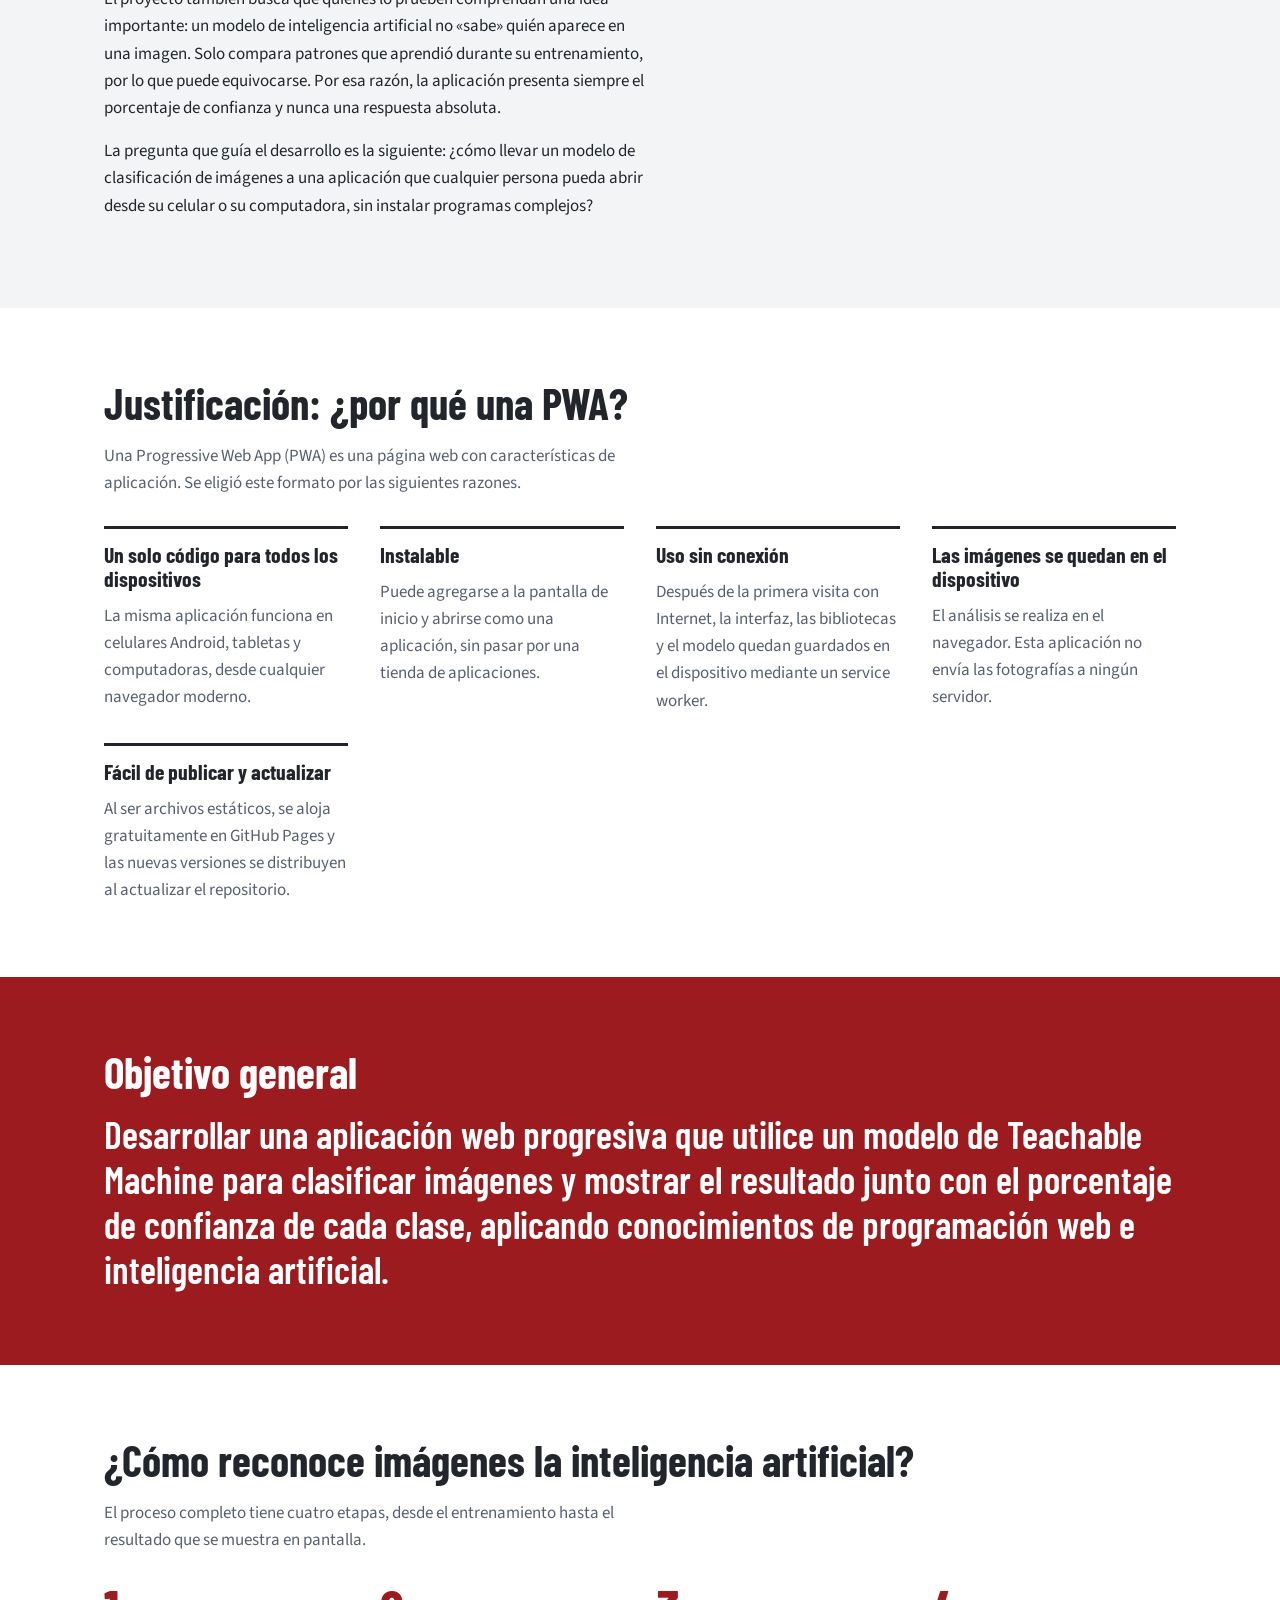
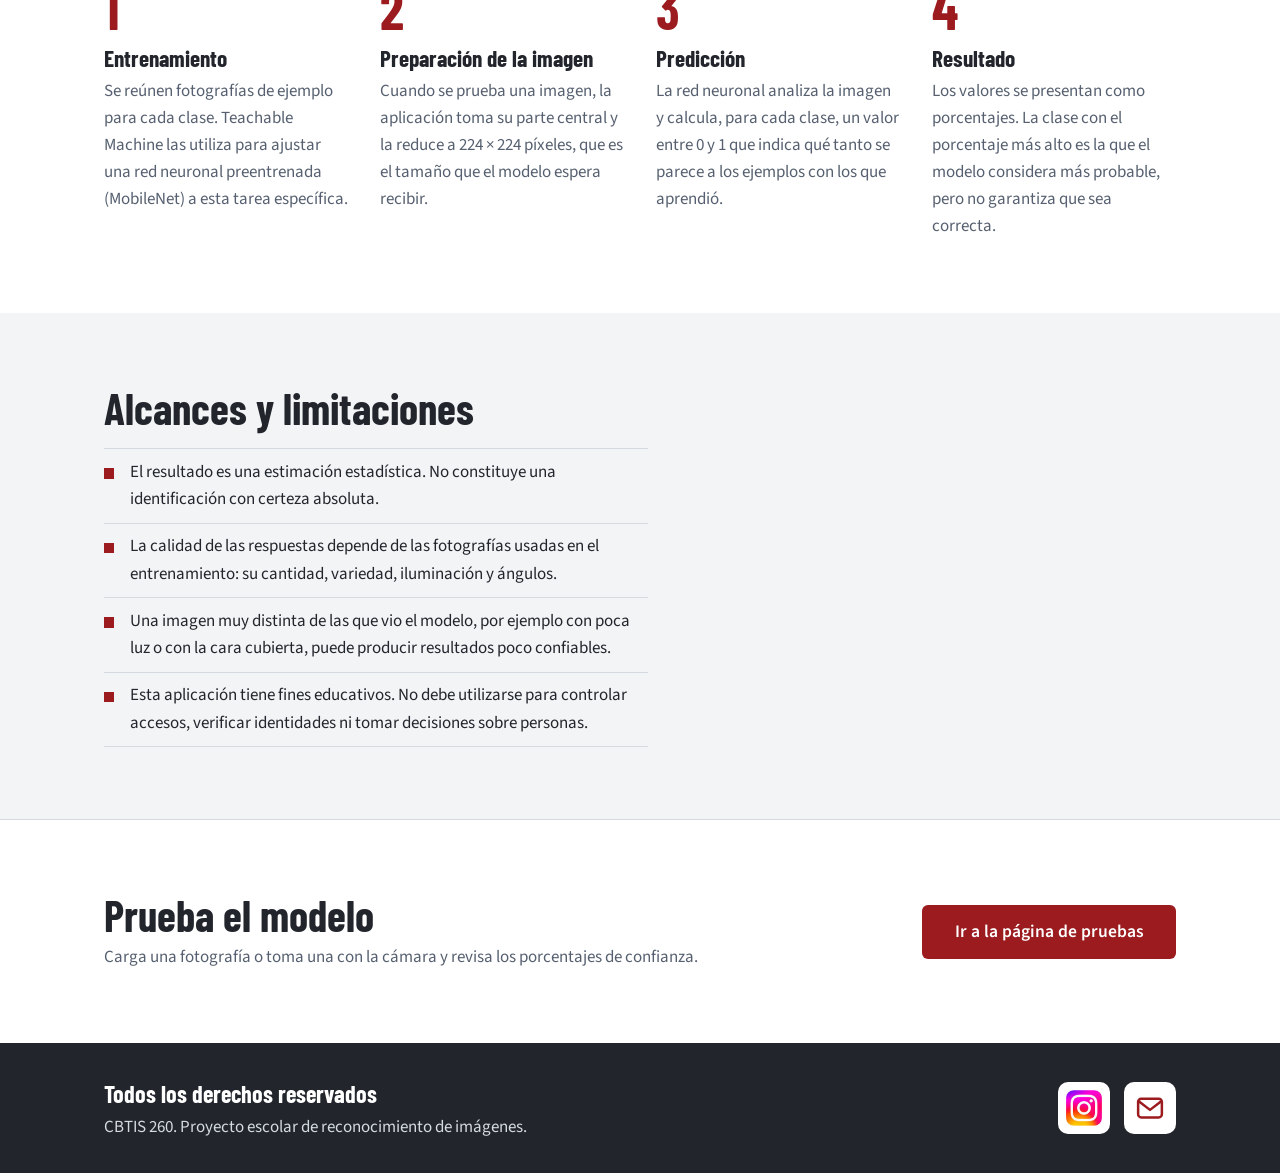
==== commit a7dfc064: "actualizacionn" ====
--- a/index.html
+++ b/index.html
@@ -25,7 +25,7 @@
   <header class="encabezado">
     <div class="contenedor encabezado__interior">
       <a class="marca" href="index.html" aria-label="CBTIS 260, ir al inicio">
-        <img class="marca__logo" src="imagenes/logo-cbtis260.png" width="148" height="148" alt="Logotipo del CBTIS 260">
+        <img class="marca__logo" src="imagenes/logos/logo-cbtis260.png" width="148" height="148" alt="Logotipo del CBTIS 260">
         <span class="marca__texto">
           <span class="marca__nombre">Centro de Bachillerato Tecnológico Industrial y de Servicios No. 260</span>
           <span class="marca__proyecto">Proyecto: reconocimiento de imágenes con IA</span>
@@ -239,7 +239,7 @@
         <li>
           <a class="icono-enlace" href="https://www.instagram.com/kim_gvglz/" target="_blank" rel="noopener noreferrer"
              aria-label="Instagram de kim_gvglz (se abre en una pestaña nueva)" title="Instagram">
-            <img src="imagenes/icono-instagram.png" width="130" height="130" alt="">
+            <img src="imagenes/logos/icono-instagram.png" width="130" height="130" alt="">
           </a>
         </li>
         <li>
